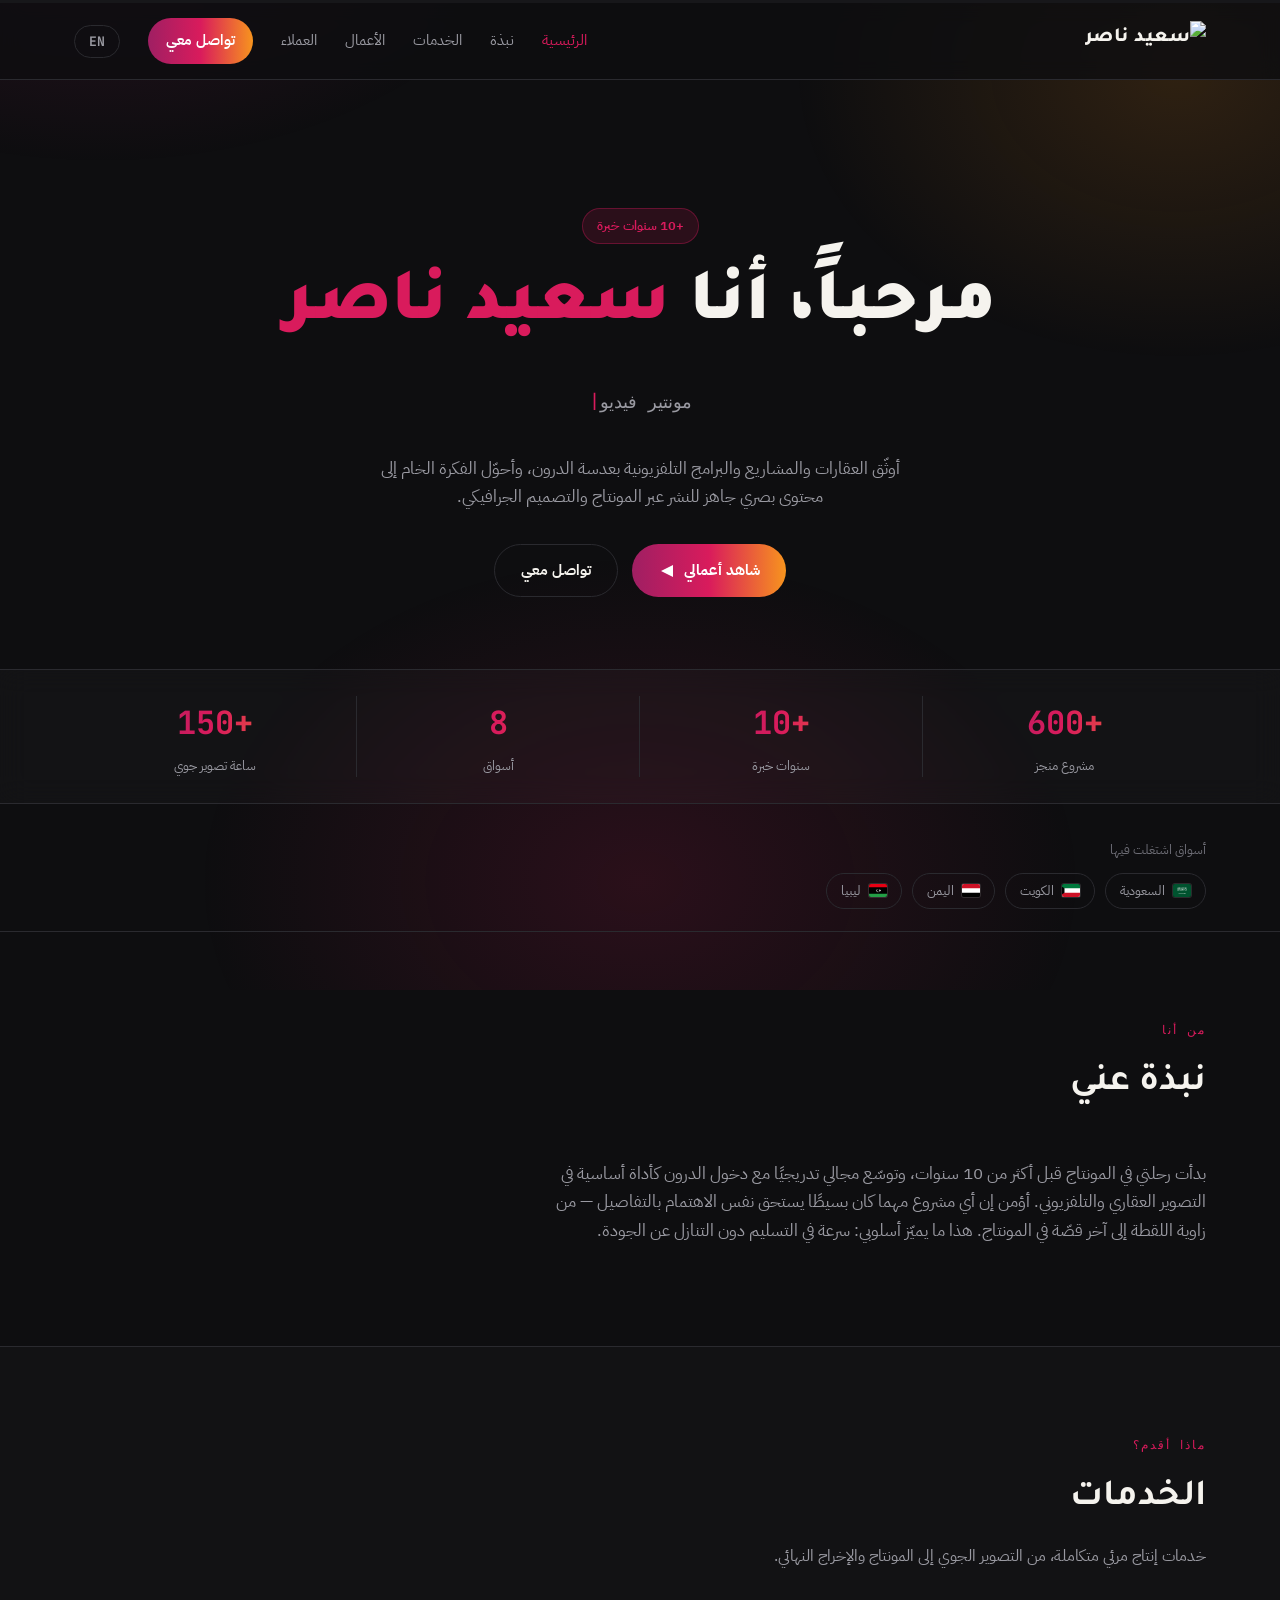
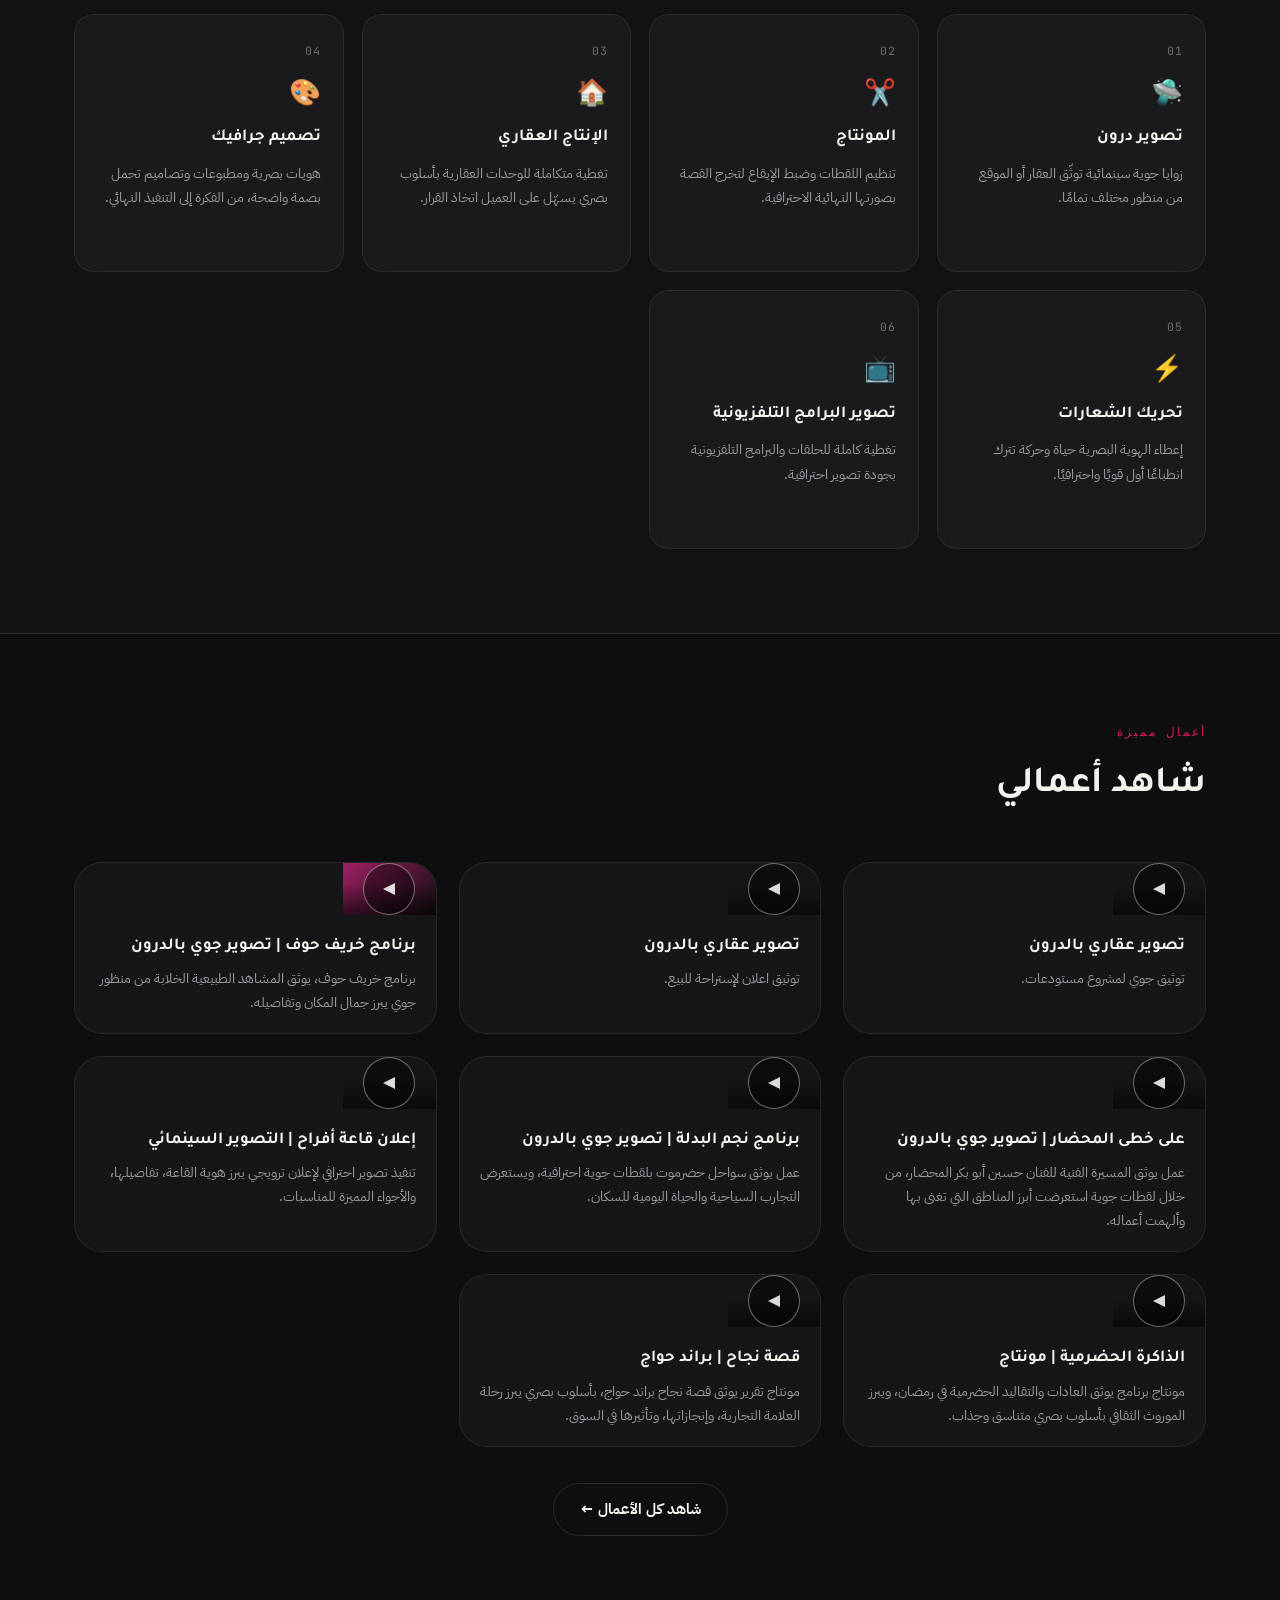
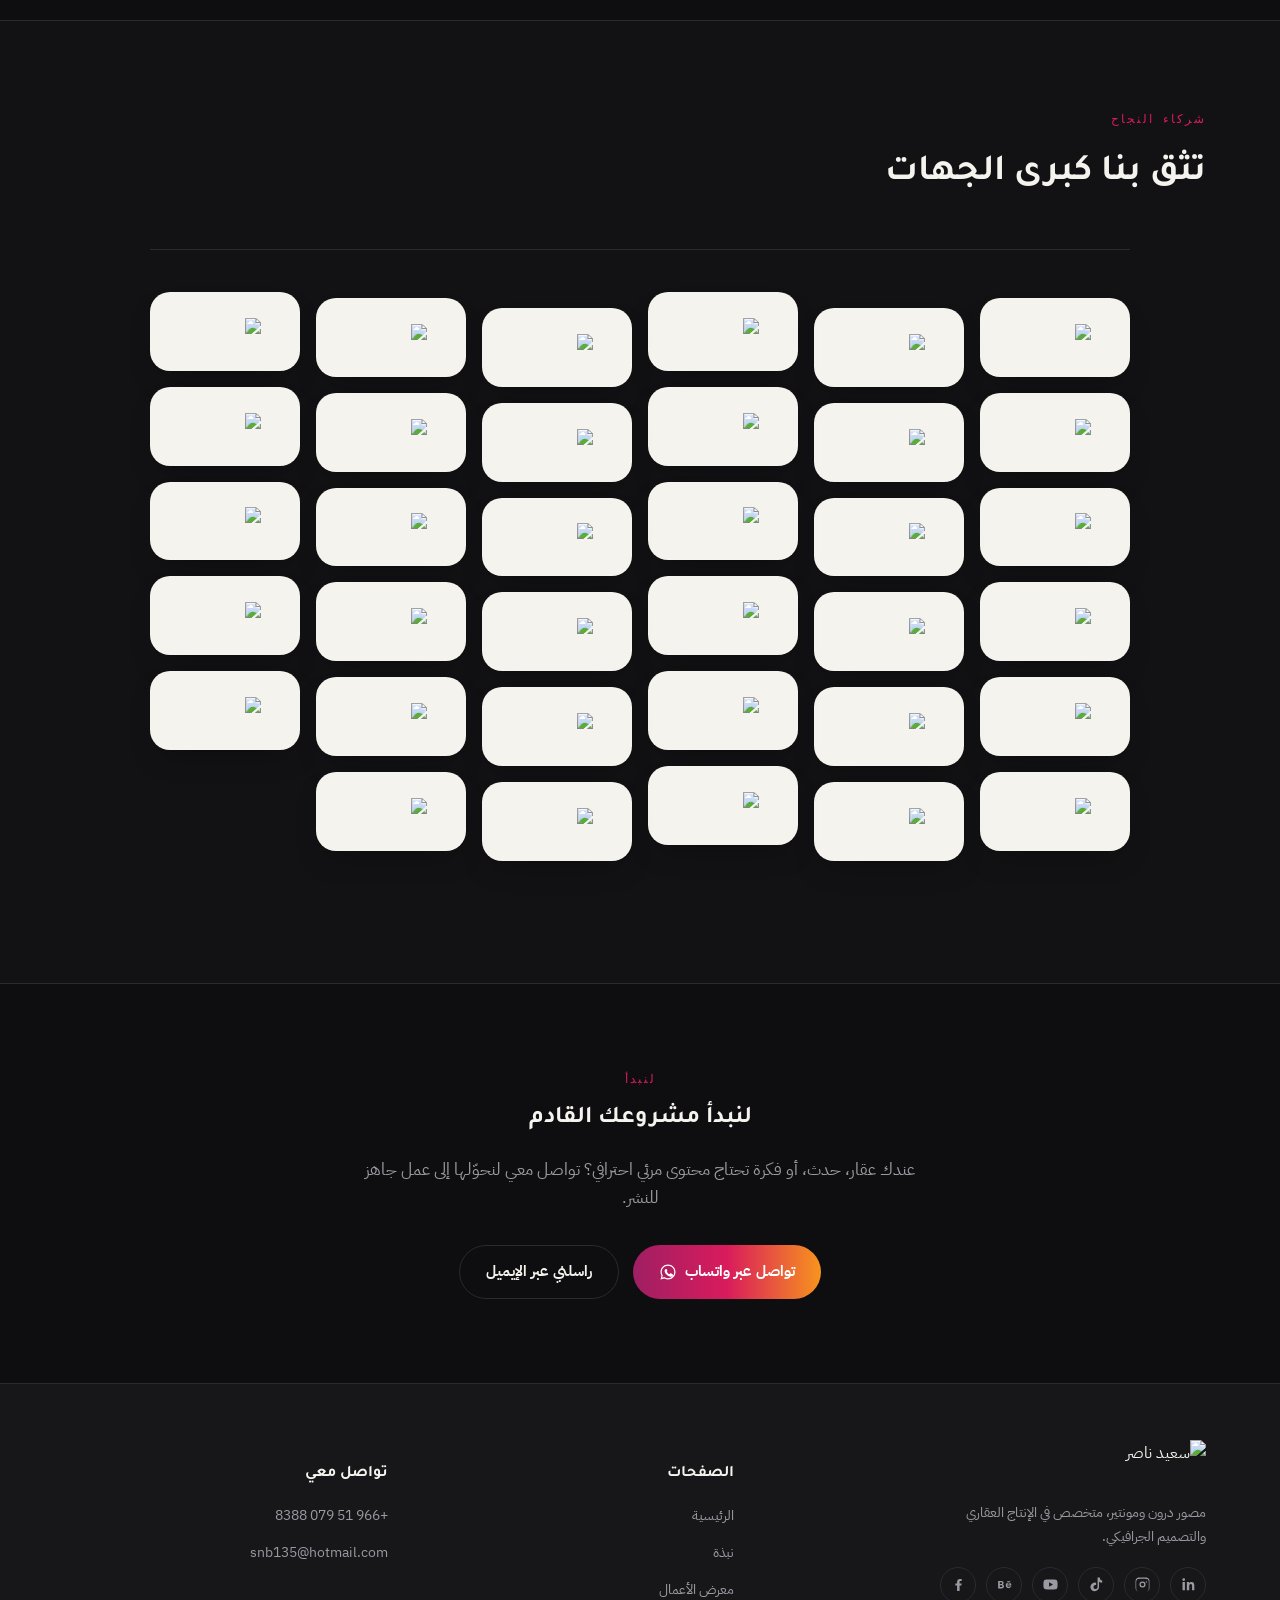
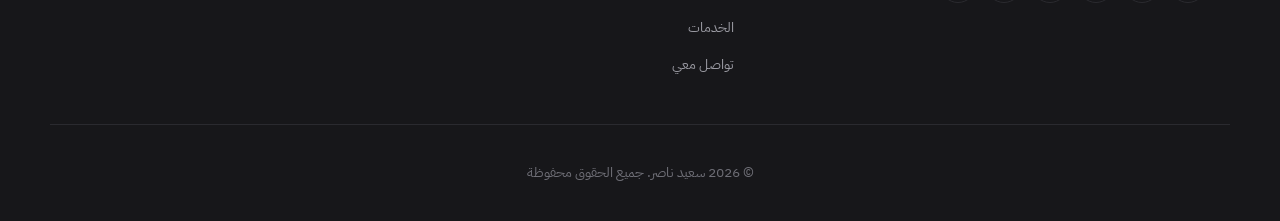
==== index.html @ 81f5b6f5 "Add files via upload" ====
<!DOCTYPE html>
<html lang="ar" dir="rtl">
<head>
<meta charset="UTF-8">
<script>
// يضبط اتجاه ولغة الصفحة فورًا حسب اختيار الزائر المحفوظ، قبل رسم أي شيء — لتفادي "ومضة" اتجاه خاطئ
(function(){
  var lang = localStorage.getItem('siteLang') || 'ar';
  document.documentElement.lang = lang;
  document.documentElement.dir = lang === 'en' ? 'ltr' : 'rtl';
})();
</script>
<meta name="viewport" content="width=device-width, initial-scale=1.0">
<title data-content="pageTitle">اسمك | مخرج إبداعي</title>
<meta name="description" data-content-attr="pageDescription:content" content="مخرج إبداعي متخصص في صناعة المحتوى المرئي. عدّل هذا النص من ملف content.js">

<link rel="icon" type="image/png" href="images/logo.png">

<meta property="og:type" content="website">
<meta property="og:title" data-content-attr="pageTitle:content" content="سعيد ناصر | مصور درون ومونتاج ومنتج عقاري">
<meta property="og:description" data-content-attr="pageDescription:content" content="تصوير درون، مونتاج، إنتاج عقاري، تصميم جرافيك، تحريك شعارات، وتصوير برامج تلفزيونية.">
<meta property="og:image" content="images/logo.png">

<link rel="preconnect" href="https://fonts.googleapis.com">
<link rel="preconnect" href="https://fonts.gstatic.com" crossorigin>
<link href="https://fonts.googleapis.com/css2?family=Tajawal:wght@400;500;700;800;900&family=IBM+Plex+Sans+Arabic:wght@300;400;500;600&family=JetBrains+Mono:wght@400;500;700&display=swap" rel="stylesheet">
<link rel="stylesheet" href="css/style.css">
</head>
<body>

<!-- شريط تايم كود علوي (زخرفة موحية بمونتاج الفيديو) -->
<div class="timecode-strip" aria-hidden="true">
  <div class="timecode-strip__track"></div>
</div>

<!-- ===================== الهيدر ===================== -->
<header class="header" id="header">
  <div class="container header__inner">
    <a href="#top" class="logo">
      <img src="images/logo.png" alt="سعيد ناصر" class="logo-img" data-content-attr="fullName:alt">
    </a>

    <nav class="nav" id="nav">
      <a href="#top" data-i18n="navHome">الرئيسية</a>
      <a href="#about" data-i18n="navAbout">نبذة</a>
      <a href="#services" data-i18n="navServices">الخدمات</a>
      <a href="#work" data-i18n="navWork">الأعمال</a>
      <a href="#clients" data-i18n="navClients">العملاء</a>
      <a href="#contact" class="nav__cta" data-i18n="navContact">تواصل معي</a>
    </nav>

    <button class="nav-toggle" id="navToggle" aria-label="القائمة" aria-expanded="false" data-i18n-attr="navMenuAria:aria-label">
      <span></span><span></span><span></span>
    </button>
  </div>
</header>

<main>

<!-- ===================== الهيرو ===================== -->
<section class="hero" id="top">
  <div class="hero__glow" id="heroGlow" aria-hidden="true"></div>
  <div class="container hero__inner">

    <div class="hero__text">
      <span class="badge" data-content="experienceBadge">+10 سنوات خبرة</span>

      <h1 class="hero__title">
        <span data-content="heroGreeting">مرحباً، أنا</span> <span class="accent" data-content="fullName">اسمك الكامل</span>
      </h1>

      <p class="hero__role">
        <span id="roleTyper" class="role-typer"></span><span class="role-cursor">|</span>
      </p>

      <p class="hero__bio" data-content="bio">
        اكتب هنا نبذة قصيرة عن خبرتك ومجال تخصصك. هذا النص Placeholder، عدّله من ملف content.js دون الحاجة لمس تصميم الصفحة.
      </p>

      <div class="hero__actions">
        <a href="#work" class="btn btn--primary">
          <span data-i18n="viewWork">شاهد أعمالي</span>
          <svg viewBox="0 0 24 24" width="18" height="18"><path fill="currentColor" d="M20 4v16l-16-8z"/></svg>
        </a>
        <a href="#contact" class="btn btn--ghost" data-i18n="navContact">تواصل معي</a>
      </div>
    </div>

  </div>

  <!-- شريط الإحصائيات بأسلوب "تايم كود" -->
  <div class="stats-bar">
    <div class="container stats-bar__inner" id="statsGrid">
      <!-- تُملأ ديناميكياً من content.js -->
    </div>
  </div>

  <!-- شريط الدول / الأسواق -->
  <div class="markets">
    <div class="container">
      <p class="markets__label" data-i18n="marketsLabel">أسواق اشتغلت فيها</p>
      <div class="markets__row" id="marketsRow"></div>
    </div>
  </div>
</section>

<!-- ===================== نبذة ===================== -->
<section class="section" id="about">
  <div class="container">
    <div class="section__head">
      <span class="eyebrow" data-i18n="aboutEyebrow">من أنا</span>
      <h2 data-i18n="aboutHeading">نبذة عني</h2>
    </div>
    <p class="about__text" data-content="aboutText">
      هذه فقرة Placeholder لشرح مشوارك المهني، أهم إنجازاتك، وأسلوبك في العمل. عدّلها من content.js لتحكي قصتك الحقيقية.
    </p>
  </div>
</section>

<!-- ===================== الخدمات ===================== -->
<section class="section section--alt" id="services">
  <div class="container">
    <div class="section__head">
      <span class="eyebrow" data-i18n="servicesEyebrow">ماذا أقدم؟</span>
      <h2 data-i18n="servicesHeading">الخدمات</h2>
      <p class="section__desc" data-content="servicesIntro">
        نبذة قصيرة عن نطاق خدماتك تُكتب هنا وتُعدّل من content.js.
      </p>
    </div>
    <div class="services-grid" id="servicesGrid">
      <!-- تُملأ ديناميكياً من content.js -->
    </div>
  </div>
</section>

<!-- ===================== الأعمال ===================== -->
<section class="section" id="work">
  <div class="container">
    <div class="section__head">
      <span class="eyebrow" data-i18n="workEyebrow">أعمال مميزة</span>
      <h2 data-i18n="viewWork">شاهد أعمالي</h2>
    </div>
    <div class="work-grid" id="workGrid">
      <!-- تُملأ ديناميكياً من content.js — مختارات فقط، وليس كل الأعمال -->
    </div>
    <div class="work-viewall">
      <a href="works.html" class="btn btn--ghost" data-i18n="workViewAll">شاهد كل الأعمال ←</a>
    </div>
  </div>
</section>

<!-- نافذة تشغيل الفيديو (Lightbox) — يظهر فيها الفيديو داخل الموقع مباشرة -->
<div class="video-modal" id="videoModal" role="dialog" aria-modal="true" aria-label="مشغّل الفيديو" data-i18n-attr="videoPlayerAria:aria-label">
  <div class="video-modal__backdrop" id="videoModalBackdrop"></div>
  <div class="video-modal__box">
    <button class="video-modal__close" id="videoModalClose" aria-label="إغلاق" data-i18n-attr="videoCloseAria:aria-label">
      <svg viewBox="0 0 24 24" width="20" height="20"><path fill="currentColor" d="M18.3 5.71L12 12l6.3 6.29-1.41 1.42L10.59 13.4 4.3 19.7 2.89 18.3 9.17 12 2.89 5.71 4.3 4.29l6.29 6.3 6.29-6.3z"/></svg>
    </button>
    <div class="video-modal__frame">
      <iframe id="videoModalIframe" src="" title="مشغّل الفيديو" frameborder="0" data-i18n-attr="videoPlayerAria:title"
        allow="accelerometer; autoplay; clipboard-write; encrypted-media; gyroscope; picture-in-picture"
        allowfullscreen></iframe>
    </div>
  </div>
</div>

<!-- ===================== العملاء ===================== -->
<section class="section section--alt" id="clients">
  <div class="container">
    <div class="section__head">
      <span class="eyebrow" data-i18n="clientsEyebrow">شركاء النجاح</span>
      <h2 data-i18n="clientsHeading">تثق بنا كبرى الجهات</h2>
    </div>
  </div>
  <div class="container">
    <div class="clients-grid" id="clientsGrid">
      <!-- تُملأ ديناميكياً من content.js -->
    </div>
  </div>
</section>

<!-- ===================== تواصل ===================== -->
<section class="section contact" id="contact">
  <div class="container contact__inner">
    <span class="eyebrow" data-i18n="contactEyebrow">لنبدأ</span>
    <h2 data-content="contactTitle">لنبدأ مشروعك القادم</h2>
    <p data-content="contactText">عندك عقار، حدث، أو فكرة تحتاج محتوى مرئي احترافي؟ تواصل معي لنحوّلها إلى عمل جاهز للنشر.</p>
    <div class="contact__actions">
      <a href="#" class="btn btn--primary" data-content-attr="whatsappLink:href" target="_blank" rel="noopener">
        <span data-i18n="contactWhatsapp">تواصل عبر واتساب</span>
        <svg viewBox="0 0 24 24" width="18" height="18"><path fill="currentColor" d="M17.5 14.4c-.3-.1-1.6-.8-1.9-.9-.2-.1-.4-.1-.6.1-.2.3-.7.9-.8 1-.1.2-.3.2-.5.1-.7-.3-1.5-.7-2.1-1.4-.5-.5-.9-1.1-1.1-1.5-.1-.2 0-.4.1-.5.1-.1.3-.3.4-.5.1-.1.2-.3.1-.5-.1-.1-.6-1.4-.8-1.9-.2-.5-.4-.4-.6-.4h-.5c-.2 0-.5.1-.7.3-.3.3-1 1-1 2.3 0 1.4 1 2.7 1.1 2.9.1.2 2 3 4.8 4.2.7.3 1.2.5 1.6.6.7.2 1.3.2 1.8.1.5-.1 1.6-.7 1.9-1.3.2-.6.2-1.1.2-1.2-.1-.1-.3-.2-.5-.3z"/><path fill="currentColor" d="M12 2C6.5 2 2 6.5 2 12c0 1.8.5 3.5 1.3 5L2 22l5.2-1.3c1.4.8 3.1 1.2 4.8 1.2 5.5 0 10-4.5 10-10S17.5 2 12 2zm0 18.2c-1.6 0-3.1-.4-4.4-1.2l-.3-.2-3.1.8.8-3-.2-.3C4 14.9 3.6 13.5 3.6 12c0-4.6 3.8-8.4 8.4-8.4s8.4 3.8 8.4 8.4-3.8 8.2-8.4 8.2z"/></svg>
      </a>
      <a href="#" class="btn btn--ghost" data-content-attr="emailLink:href" data-i18n="contactEmail">راسلني عبر الإيميل</a>
    </div>
  </div>
</section>

</main>

<!-- ===================== الفوتر ===================== -->
<footer class="footer">
  <div class="container footer__grid">

    <div class="footer__about">
      <img src="images/logo.png" alt="سعيد ناصر" class="logo-img" data-content-attr="fullName:alt">
      <p data-content="footerTagline">وصف قصير عنك يظهر في الفوتر، عدّله من content.js.</p>
      <div class="socials" id="socialsRow"></div>
    </div>

    <div class="footer__col">
      <h4 data-i18n="footerPages">الصفحات</h4>
      <ul>
        <li><a href="#top" data-i18n="navHome">الرئيسية</a></li>
        <li><a href="#about" data-i18n="navAbout">نبذة</a></li>
        <li><a href="#work" data-i18n="footerPortfolio">معرض الأعمال</a></li>
        <li><a href="#services" data-i18n="navServices">الخدمات</a></li>
        <li><a href="#contact" data-i18n="navContact">تواصل</a></li>
      </ul>
    </div>

    <div class="footer__col">
      <h4 data-i18n="footerContact">تواصل معي</h4>
      <ul>
        <li><a data-content="phoneDisplay" data-content-attr="whatsappLink:href" href="#">+20 000 000 0000</a></li>
        <li><a data-content="email" data-content-attr="emailLink:href" href="#">example@email.com</a></li>
      </ul>
    </div>

  </div>

  <div class="container footer__bottom">
    <p>© <span id="year"></span> <span data-content="fullName">اسمك</span>. جميع الحقوق محفوظة</p>
  </div>
</footer>

<script src="js/content.js"></script>
<script src="js/main.js"></script>
</body>
</html>
---- css/style.css ----
/* =========================================================
   نظام التصميم (Design Tokens)
   غيّر القيم هنا فقط للتحكم بالألوان والخطوط في كل الموقع
========================================================= */
:root{
  --bg: #0E0E10;
  --bg-alt: #17171A;
  --surface: #1D1D21;
  --surface-2: #232328;
  --border: #2A2A2F;

  --text: #F5F3EE;
  --text-muted: #9A9AA2;
  --text-dim: #6E6E76;

  /* هوية الشعار: بنفسجي / وردي / برتقالي */
  --accent: #D91B5C;          /* الوردي - اللون الأساسي، مأخوذ من الشعار */
  --accent-2: #F7941E;        /* البرتقالي */
  --accent-3: #9F1F63;        /* البنفسجي */
  --accent-soft: rgba(217,27,92,.14);
  --accent-ink: #FFFFFF;      /* نص فوق الخلفية الوردية */
  --gradient-brand: linear-gradient(90deg, var(--accent-3), var(--accent), var(--accent-2));

  --font-display: 'Tajawal', sans-serif;
  --font-body: 'IBM Plex Sans Arabic', sans-serif;
  --font-mono: 'JetBrains Mono', monospace;

  --radius: 20px;
  --radius-sm: 12px;
  --radius-lg: 28px;
  --container: 1180px;
}

*{ box-sizing: border-box; }
html{ scroll-behavior: smooth; }
body{
  margin:0;
  background: var(--bg);
  color: var(--text);
  font-family: var(--font-body);
  line-height: 1.7;
  -webkit-font-smoothing: antialiased;
  position:relative;
  overflow-x:hidden;
}

/* خلفية "Aurora" هادئة بألوان الهوية — تتحرك ببطء لإحساس حيوي دون إزعاج بصري */
body::before{
  content:"";
  position: fixed; inset:-10%; z-index:0; pointer-events:none;
  background:
    radial-gradient(48rem 32rem at 15% -5%, rgba(159,31,99,.22), transparent 60%),
    radial-gradient(40rem 30rem at 85% 15%, rgba(247,148,30,.14), transparent 60%),
    radial-gradient(46rem 34rem at 50% 90%, rgba(217,27,92,.14), transparent 60%);
  animation: auroraDrift 26s ease-in-out infinite alternate;
}
@keyframes auroraDrift{
  from{ transform: translate(0,0) scale(1); }
  to{ transform: translate(-1.5%, 1.5%) scale(1.04); }
}
/* توهّج يتبع مؤشر الفأرة داخل الهيرو — تفاعل خفيف ومعاصر */
.hero{ position:relative; }
.hero__glow{
  position:absolute; inset:0; z-index:0;
  pointer-events:none;
  opacity:0;
  transition: opacity .4s;
  background: radial-gradient(420px 420px at var(--gx,50%) var(--gy,50%), rgba(217,27,92,.16), transparent 70%);
}
.hero:hover .hero__glow{ opacity:1; }
.container, .header, main, .footer{ position:relative; z-index:1; }

img{ max-width:100%; display:block; }
a{ color:inherit; text-decoration:none; }
ul{ list-style:none; margin:0; padding:0; }
h1,h2,h3{ font-family: var(--font-display); margin:0; }

.container{
  max-width: var(--container);
  margin-inline:auto;
  padding-inline: 24px;
}

/* عناصر تظهر تدريجيًا عند التمرير */
.reveal{
  opacity:0; transform: translateY(22px);
  transition: opacity .7s ease, transform .7s ease;
}
.reveal.in-view{ opacity:1; transform:none; }

@media (prefers-reduced-motion: reduce){
  *{ animation-duration: .001ms !important; animation-iteration-count:1 !important; transition-duration:.001ms !important; scroll-behavior:auto !important; }
  .reveal{ opacity:1; transform:none; }
}

/* =========================================================
   شريط التايم كود العلوي — العنصر المميّز (Signature)
   إشارة بصرية لعالم المونتاج: خط زمن بعلامات صغيرة
========================================================= */
.timecode-strip{
  position: sticky; top:0; z-index: 60;
  height: 3px;
  background: var(--bg-alt);
  overflow:hidden;
}
/* الشريط يعكس نسبة تقدّم القراءة الفعلية في الصفحة — قيمة --scroll-progress تُحدَّث من main.js */
.timecode-strip__track{
  height:100%;
  width: var(--scroll-progress, 0%);
  background: var(--gradient-brand);
  transition: width .1s linear;
}
@media (prefers-reduced-motion: reduce){
  .timecode-strip__track{ transition:none; }
}

/* =========================================================
   الهيدر
========================================================= */
.header{
  position: sticky; top:3px; z-index:50;
  background: rgba(14,14,16,.82);
  backdrop-filter: blur(10px);
  border-bottom: 1px solid var(--border);
}
.header__inner{
  display:flex; align-items:center; justify-content:space-between;
  height:76px;
}
.logo{
  font-family: var(--font-display);
  font-weight:800; font-size:1.25rem; letter-spacing:.5px;
}
.logo-img{ height:40px; width:auto; display:block; }
.footer__about .logo-img{ height:46px; margin-bottom:14px; }
.nav{
  display:flex; align-items:center; gap: 28px;
  font-size:.95rem; color: var(--text-muted);
}
.nav a{ transition: color .2s; }
.nav a:hover{ color: var(--text); }
.nav a.is-active{ color: var(--accent); }
.nav__cta{
  background: var(--gradient-brand);
  color: var(--accent-ink) !important;
  padding: 10px 18px;
  border-radius: 999px;
  font-weight:600;
}
/* زر تبديل اللغة — يُضاف تلقائيًا آخر القائمة عبر main.js */
.lang-switch{
  font-family: var(--font-mono);
  font-size:.82rem; font-weight:700;
  color: var(--text-muted);
  background: transparent;
  border: 1px solid var(--border);
  border-radius: 999px;
  padding: 7px 14px;
  cursor:pointer;
  transition: color .2s, border-color .2s;
}
.lang-switch:hover{ color: var(--accent); border-color: var(--accent); }
.nav-toggle{
  display:none;
  flex-direction:column; gap:5px;
  background:none; border:none; cursor:pointer;
  padding: 6px;
}
.nav-toggle span{
  width:22px; height:2px; background: var(--text);
  display:block;
}

@media (max-width: 860px){
  .nav-toggle{ display:flex; }
  .nav{
    position:absolute; inset-inline:0; top:76px;
    background: var(--bg-alt);
    flex-direction:column; align-items:stretch;
    gap:0; border-bottom:1px solid var(--border);
    max-height:0; overflow:hidden; transition: max-height .3s ease;
  }
  .nav.is-open{ max-height:420px; }
  .nav a{ padding:16px 24px; border-top:1px solid var(--border); }
  .nav__cta{ border-radius:0; text-align:center; }
  .lang-switch{ margin:14px 24px; border-radius:8px; }
}

/* =========================================================
   الهيرو
========================================================= */
.hero{ padding-top: 64px; overflow:hidden; }
.hero__inner{
  padding-block: 64px 72px;
  text-align:center;
}
.hero__text{
  max-width: 760px;
  margin-inline:auto;
  display:flex;
  flex-direction:column;
  align-items:center;
}

/* دخول متدرّج لعناصر الهيرو عند تحميل الصفحة */
.hero__text > *{
  opacity:0;
  transform: translateY(16px);
  animation: heroIn .7s ease forwards;
}
.hero__text > .badge{ animation-delay: .05s; }
.hero__text > .hero__title{ animation-delay: .15s; }
.hero__text > .hero__role{ animation-delay: .25s; }
.hero__text > .hero__bio{ animation-delay: .35s; }
.hero__text > .hero__actions{ animation-delay: .45s; }
@keyframes heroIn{
  to{ opacity:1; transform:none; }
}
@media (prefers-reduced-motion: reduce){
  .hero__text > *{ animation:none; opacity:1; transform:none; }
}

.badge{
  display:inline-block;
  font-size:.8rem; font-weight:600;
  color: var(--accent);
  background: var(--accent-soft);
  border: 1px solid rgba(217,27,92,.35);
  padding: 6px 14px;
  border-radius: 999px;
  margin-bottom: 20px;
}
.hero__title{
  font-size: clamp(2.4rem, 6vw, 4.6rem);
  font-weight:900;
  line-height:1.2;
  margin-bottom: 16px;
}
.accent{ color: var(--accent); }
.hero__role{
  font-family: var(--font-mono);
  font-size: 1.15rem;
  color: var(--text-muted);
  min-height: 1.6em;
  margin-bottom: 20px;
}
.role-cursor{ color: var(--accent); animation: blink 1s step-end infinite; }
@keyframes blink{ 50%{ opacity:0; } }

.hero__bio{
  color: var(--text-muted);
  max-width: 52ch;
  margin-inline:auto;
  margin-bottom: 32px;
  font-size:1.05rem;
}
.hero__actions{ display:flex; gap:14px; flex-wrap:wrap; justify-content:center; }

.btn{
  display:inline-flex; align-items:center; gap:8px;
  padding: 13px 26px;
  border-radius: 999px;
  font-weight:700; font-size:.95rem;
  transition: transform .2s ease, background .2s ease, border-color .2s ease;
}
.btn--primary{ background: var(--gradient-brand); color: var(--accent-ink); }
.btn--primary:hover{ transform: translateY(-2px); }
.btn--ghost{ border: 1px solid var(--border); color: var(--text); }
.btn--ghost:hover{ border-color: var(--accent); color: var(--accent); }

/* شريط الإحصائيات */
.stats-bar{
  border-block: 1px solid var(--border);
  background: rgba(255,255,255,.025);
  backdrop-filter: blur(14px);
}
.stats-bar__inner{
  display:grid;
  grid-template-columns: repeat(auto-fit, minmax(120px,1fr));
  padding-block: 26px;
}
.stat{
  text-align:center;
  border-inline-start: 1px solid var(--border);
  padding-inline: 12px;
}
.stat:first-child{ border-inline-start:none; }
.stat__num{
  font-family: var(--font-mono);
  font-size: clamp(1.4rem, 2.6vw, 2rem);
  font-weight:700;
  background: var(--gradient-brand);
  -webkit-background-clip:text; background-clip:text; color:transparent;
}
.stat__label{ font-size:.82rem; color: var(--text-muted); margin-top:4px; }

.markets{ padding-block: 22px; border-bottom:1px solid var(--border); }
.markets__label{ font-size:.8rem; color: var(--text-dim); margin-bottom:12px; }
.markets__row{ display:flex; flex-wrap:wrap; gap:10px; }
.market-chip{
  display:inline-flex; align-items:center; gap:8px;
  font-size:.82rem; color: var(--text-muted);
  border:1px solid var(--border); border-radius:999px;
  padding: 6px 14px;
}
.market-chip__flag{
  width:18px; height:13px;
  object-fit: cover;
  border-radius:2px;
  box-shadow: 0 0 0 1px rgba(255,255,255,.12);
}

/* =========================================================
   أقسام عامة
========================================================= */
.section{ padding-block: 84px; }
.section--alt{
  background: rgba(255,255,255,.02);
  border-block: 1px solid var(--border);
}
.section__head{ max-width: 640px; margin-bottom: 44px; }
.eyebrow{
  font-family: var(--font-mono);
  font-size:.78rem; letter-spacing:2px; text-transform:uppercase;
  color: var(--accent);
}
.section__head h2{ font-size: clamp(1.7rem, 3vw, 2.3rem); margin-top:10px; }
.section__desc{ color: var(--text-muted); margin-top:12px; }
.about__text{ max-width: 68ch; color: var(--text-muted); font-size:1.05rem; }

/* الخدمات */
.services-grid{
  display:grid;
  grid-template-columns: repeat(auto-fill, minmax(240px,1fr));
  gap: 18px;
}
.service-card{
  display:block;
  background: rgba(255,255,255,.035);
  backdrop-filter: blur(10px);
  border: 1px solid rgba(255,255,255,.08);
  border-radius: var(--radius);
  padding: 26px 22px;
  cursor:pointer;
  transition: border-color .25s, transform .25s, box-shadow .25s;
}
.service-card:hover{
  border-color: rgba(217,27,92,.5);
  transform: translateY(-4px);
  box-shadow: 0 16px 40px -20px rgba(217,27,92,.45);
}
.service-card__tag{
  font-family: var(--font-mono);
  font-size:.72rem; color: var(--text-dim);
  letter-spacing:1px;
}
.service-card__icon{ font-size:1.6rem; margin-block: 10px; }
.service-card h3{ font-size:1.05rem; margin-bottom:8px; }
.service-card p{ color: var(--text-muted); font-size:.9rem; margin:0; }
.service-card__more{
  display:block; margin-top:14px;
  font-size:.8rem; font-weight:600; color: var(--accent);
  opacity:0; transform: translateX(-4px);
  transition: opacity .2s, transform .2s;
}
[dir="rtl"] .service-card__more{ transform: translateX(4px); }
.service-card:hover .service-card__more{ opacity:1; transform:none; }

/* الأعمال */
.work-grid{
  display:grid;
  grid-template-columns: repeat(auto-fill, minmax(280px,1fr));
  gap: 22px;
}
.work-viewall{
  display:flex; justify-content:center;
  margin-top: 36px;
}
.work-card{
  display:flex;
  flex-direction:column;
  width:100%;
  text-align: start;
  font: inherit;
  color: inherit;
  cursor: pointer;
  padding:0;
  border-radius: var(--radius-lg);
  overflow:hidden;
  border: 1px solid rgba(255,255,255,.08);
  background: rgba(255,255,255,.035);
  backdrop-filter: blur(10px);
  transition: transform .25s, box-shadow .25s;
}
.work-card:hover{
  transform: translateY(-4px);
  box-shadow: 0 20px 46px -22px rgba(217,27,92,.4);
}
.work-card__thumb{
  position:relative;
  aspect-ratio: 16/9;
  display:flex; align-items:center; justify-content:center;
  color: rgba(255,255,255,.85);
}
.work-card__thumb::after{
  content:"";
  position:absolute; inset:0;
  background: linear-gradient(180deg, rgba(0,0,0,0) 40%, rgba(0,0,0,.55) 100%);
}
.work-card__play{
  position:relative; z-index:2;
  width:52px; height:52px; border-radius:50%;
  background: rgba(0,0,0,.4); border:1px solid rgba(255,255,255,.4);
  display:flex; align-items:center; justify-content:center;
  transition: transform .2s, background .2s;
}
.work-card:hover .work-card__play{ transform: scale(1.08); background: var(--accent); color:var(--accent-ink); }
.work-card__body{ padding: 18px 20px; }
.work-card__body h3{ font-size:1.05rem; margin-bottom:6px; }
.work-card__body p{ color: var(--text-muted); font-size:.88rem; margin:0; }

/* العملاء — شبكة متجاوبة (بدون حركة تمرير) بأسلوب "حائط" متعرّج مميّز
   Grid بدل flex+عرض ثابت: يعيد التدفّق تلقائيًا لعدة أعمدة حتى على الشاشات الضيقة،
   بدل أن يتحول لعمود طويل واحد على الجوال */
.clients-grid{
  border-top:1px solid var(--border);
  padding-block: 48px;
  display:grid;
  grid-template-columns: repeat(auto-fit, minmax(130px, 1fr));
  gap: 16px;
  max-width: 980px;
  margin-inline:auto;
}
/* بطاقة بيضاء ثابتة خلف كل شعار — تضمن ظهور أي شعار بوضوح مهما كان لونه (فاتح أو غامق) */
.client-chip{
  position:relative;
  aspect-ratio: 2 / 1.05;
  padding: 14px;
  border-radius: var(--radius);
  background: #F5F3EE;
  box-shadow: 0 14px 30px -16px rgba(0,0,0,.5);
  display:flex; align-items:center; justify-content:center;
  overflow:hidden;
  transition: transform .3s ease, box-shadow .3s ease;
}
/* إزاحة رأسية متبادلة بين البطاقات — يعطي إحساس "حائط" حيوي بدل صف مستقيم مسطّح (للشاشات الأعرض فقط) */
@media (min-width: 640px){
  .client-chip:nth-child(even){ transform: translateY(10px); }
  .client-chip:nth-child(3n){ transform: translateY(-6px); }
}
.client-chip::before{
  content:"";
  position:absolute; top:0; inset-inline:0; height:3px;
  background: var(--gradient-brand);
  transform: scaleX(0);
  transition: transform .3s ease;
}
.client-chip:hover{
  transform: translateY(-5px) scale(1.03);
  box-shadow: 0 20px 38px -14px rgba(217,27,92,.45);
}
.client-chip:hover::before{ transform:none; }
/* حد أقصى للعرض والارتفاع معًا (وليس فقط "احتواء" داخل الصندوق) — يمنع الشعار العريض جدًا
   من الظهور أكبر بصريًا من الشعار الطولي، فيبقى وزن كل الشعارات متقاربًا مهما اختلفت نسبها */
.client-chip img{
  max-width: 75%;
  max-height: 58%;
  width:auto; height:auto;
  object-fit: contain;
}
@media (prefers-reduced-motion: reduce){
  .client-chip:nth-child(even), .client-chip:nth-child(3n){ transform:none; }
}

/* نافذة تشغيل الفيديو (Lightbox) */
.video-modal{
  position: fixed; inset:0; z-index: 200;
  display:flex; align-items:center; justify-content:center;
  padding: 24px;
  opacity:0; visibility:hidden;
  transition: opacity .25s ease;
}
.video-modal.is-open{ opacity:1; visibility:visible; }
.video-modal__backdrop{
  position:absolute; inset:0;
  background: rgba(6,6,7,.86);
  backdrop-filter: blur(6px);
}
.video-modal__box{
  position:relative; z-index:1;
  width:100%; max-width: 960px;
  transform: scale(.96);
  transition: transform .25s ease;
}
.video-modal.is-open .video-modal__box{ transform:none; }
.video-modal__frame{
  position:relative; width:100%;
  aspect-ratio: 16/9;
  border-radius: var(--radius);
  overflow:hidden;
  background:#000;
  border: 1px solid rgba(255,255,255,.1);
}
.video-modal__frame iframe{
  position:absolute; inset:0; width:100%; height:100%; border:0;
}

/* وضع طولي لفيديوهات الشورتس — عرض أضيق ونسبة 9:16 بدل تربيع الفيديو الطولي داخل إطار عريض */
.video-modal--vertical .video-modal__box{
  max-width: 380px;
}
.video-modal--vertical .video-modal__frame{
  aspect-ratio: 9/16;
}

.video-modal__close{
  position:absolute; top:-46px; inset-inline-end:0;
  width:38px; height:38px; border-radius:50%;
  background: rgba(255,255,255,.08);
  border:1px solid rgba(255,255,255,.15);
  color:#fff; cursor:pointer;
  display:flex; align-items:center; justify-content:center;
  transition: background .2s, border-color .2s;
}
.video-modal__close:hover{ background: var(--accent); border-color: var(--accent); }

/* تواصل */
.contact{ text-align:center; position:relative; }
.contact__inner{
  max-width: 620px; margin-inline:auto;
  display:flex; flex-direction:column; align-items:center;
}
.contact h2{ margin-top:10px; }
.contact p{ color: var(--text-muted); margin-top:16px; margin-bottom:32px; font-size:1.05rem; }
.contact__actions{ display:flex; gap:14px; flex-wrap:wrap; justify-content:center; }

/* =========================================================
   الفوتر
========================================================= */
/* =========================================================
   صفحة الأعمال المفلترة (works.html)
========================================================= */
.works-page{ padding-top: 48px; }
.back-link{
  display:inline-flex; align-items:center; gap:6px;
  font-size:.85rem; color: var(--text-muted);
  margin-bottom: 24px; transition: color .2s;
}
.back-link:hover{ color: var(--accent); }

.category-chips{
  display:flex; flex-wrap:wrap; gap:10px;
  margin-bottom: 40px;
}
.category-chip{
  padding: 9px 18px;
  border:1px solid rgba(255,255,255,.1);
  border-radius:999px;
  font-size:.85rem;
  background: rgba(255,255,255,.03);
  transition: border-color .2s, background .2s, color .2s;
}
.category-chip:hover{ border-color: rgba(217,27,92,.4); color: var(--text); }
.category-chip.is-active{
  background: var(--gradient-brand);
  border-color: transparent;
  color:#fff; font-weight:600;
}
.category-empty{
  color: var(--text-muted);
  padding: 40px 0;
  grid-column: 1 / -1;
  text-align:center;
}

.footer{ border-top:1px solid var(--border); padding-block: 56px 24px; background: var(--bg-alt); }
.footer__grid{
  display:grid; grid-template-columns: 1.4fr 1fr 1fr; gap: 32px;
  padding-bottom: 36px;
}
.footer__about p{ color: var(--text-muted); font-size:.9rem; max-width:36ch; margin-block:14px 18px; }
.footer__col h4{ font-family: var(--font-display); margin-bottom:14px; font-size:1rem; }
.footer__col li{ margin-bottom:10px; }
.footer__col a{ color: var(--text-muted); font-size:.9rem; transition: color .2s; }
.footer__col a:hover{ color: var(--accent); }

.socials{ display:flex; gap:10px; }
.socials a{
  width:36px; height:36px; border-radius:50%;
  border:1px solid var(--border);
  display:flex; align-items:center; justify-content:center;
  color: var(--text-muted);
  transition: color .2s, border-color .2s;
}
.socials a:hover{ color: var(--accent); border-color: var(--accent); }

.footer__bottom{
  border-top:1px solid var(--border);
  padding-top:22px;
  display:flex; justify-content:center;
  font-size:.85rem; color: var(--text-dim);
}

@media (max-width: 760px){
  .footer__grid{ grid-template-columns:1fr; }
}

/* حالة التركيز بلوحة المفاتيح — إتاحة الوصول */
a:focus-visible, button:focus-visible{
  outline: 2px solid var(--accent);
  outline-offset: 2px;
}

/* =========================================================
   صفحة تصميم الجرافيك (graphic-design.html) — أسلوب تحريري
   مستوحى من مواقع بورتفوليو عالمية: طباعة جريئة، مساحات بيضاء
   واسعة، ومعارض أفقية لكل مشروع
========================================================= */
.gd-hero{ padding-block: 90px 60px; }
.gd-statement{
  font-size: clamp(2.6rem, 7vw, 5.5rem);
  font-weight: 900;
  line-height: 1.05;
  margin-block: 18px 10px;
  background: var(--gradient-brand);
  -webkit-background-clip: text; background-clip: text; color: transparent;
}
.gd-substatement{
  font-family: var(--font-mono);
  font-size: .95rem;
  color: var(--text-dim);
  letter-spacing: 2px;
  text-transform: uppercase;
  margin-bottom: 28px;
}
.gd-intro{
  font-size: 1.15rem;
  color: var(--text-muted);
  max-width: 62ch;
  line-height: 1.9;
}

/* كل مشروع = قسم كامل بمعرض أفقي قابل للتمرير بأسلوب دراسة حالة */
.gd-project{ padding-block: 30px 70px; }
.gd-project--alt{ background: rgba(255,255,255,.02); }
.gd-project__gallery{
  display:flex; gap:16px; align-items:stretch;
  height: 420px;
  overflow-x:auto;
  padding-inline: 24px;
  padding-bottom: 6px;
  scroll-snap-type: x proximity;
  scrollbar-width: thin;
}
.gd-project__gallery::-webkit-scrollbar{ height:6px; }
.gd-project__gallery::-webkit-scrollbar-thumb{ background: var(--border); border-radius:99px; }
/* كل صورة تحافظ على نسبة أبعادها الطبيعية (طولي، مربّع/بوست، أو عريض للوحات الشوارع)
   بدل تربيعها كلها في صندوق واحد بنسبة ثابتة — الارتفاع فقط ثابت، والعرض يتحدد تلقائيًا */
.gd-project__frame{
  flex: 0 0 auto;
  height:100%;
  border-radius: var(--radius-lg);
  scroll-snap-align:start;
  border: 1px solid rgba(255,255,255,.08);
  display:block;
}
img.gd-project__frame{
  width:auto;
  object-fit: cover;
}
/* التدرّج اللوني (Placeholder) لا يملك أبعاد طبيعية، فيُعطى عرضًا افتراضيًا معقولًا */
div.gd-project__frame{
  width: min(76vw, 480px);
  background-size:cover; background-position:center;
}
@media (max-width: 640px){
  .gd-project__gallery{ height: 300px; }
}
.gd-project__body{ padding-top: 26px; max-width: 720px; }
.gd-project__tags{
  font-family: var(--font-mono);
  font-size:.78rem; letter-spacing:1px;
  color: var(--accent);
  text-transform: uppercase;
}
.gd-project__body h2{ font-size: clamp(1.5rem, 3vw, 2.1rem); margin-block: 10px 12px; }
.gd-project__body p{ color: var(--text-muted); font-size:1.02rem; max-width: 62ch; }

/* شذرات صغيرة — شبكة متنوعة */
.gd-artifacts{
  display:grid;
  grid-template-columns: repeat(auto-fill, minmax(160px,1fr));
  gap: 16px;
}
.gd-artifact{
  background: rgba(255,255,255,.035);
  border: 1px solid rgba(255,255,255,.08);
  border-radius: var(--radius);
  padding: 22px 18px;
  text-align:center;
  transition: transform .25s, border-color .25s;
}
.gd-artifact:hover{ transform: translateY(-4px); border-color: rgba(217,27,92,.4); }
.gd-artifact__icon{ font-size:1.8rem; display:block; margin-bottom:10px; }
.gd-artifact p{ font-size:.85rem; color: var(--text-muted); margin:0; }

.gd-closing{
  padding-block: 90px;
  text-align:center;
  border-top: 1px solid var(--border);
}
.gd-closing p{
  font-family: var(--font-display);
  font-size: clamp(1.4rem, 3vw, 2rem);
  font-weight:800;
  color: var(--text-muted);
}
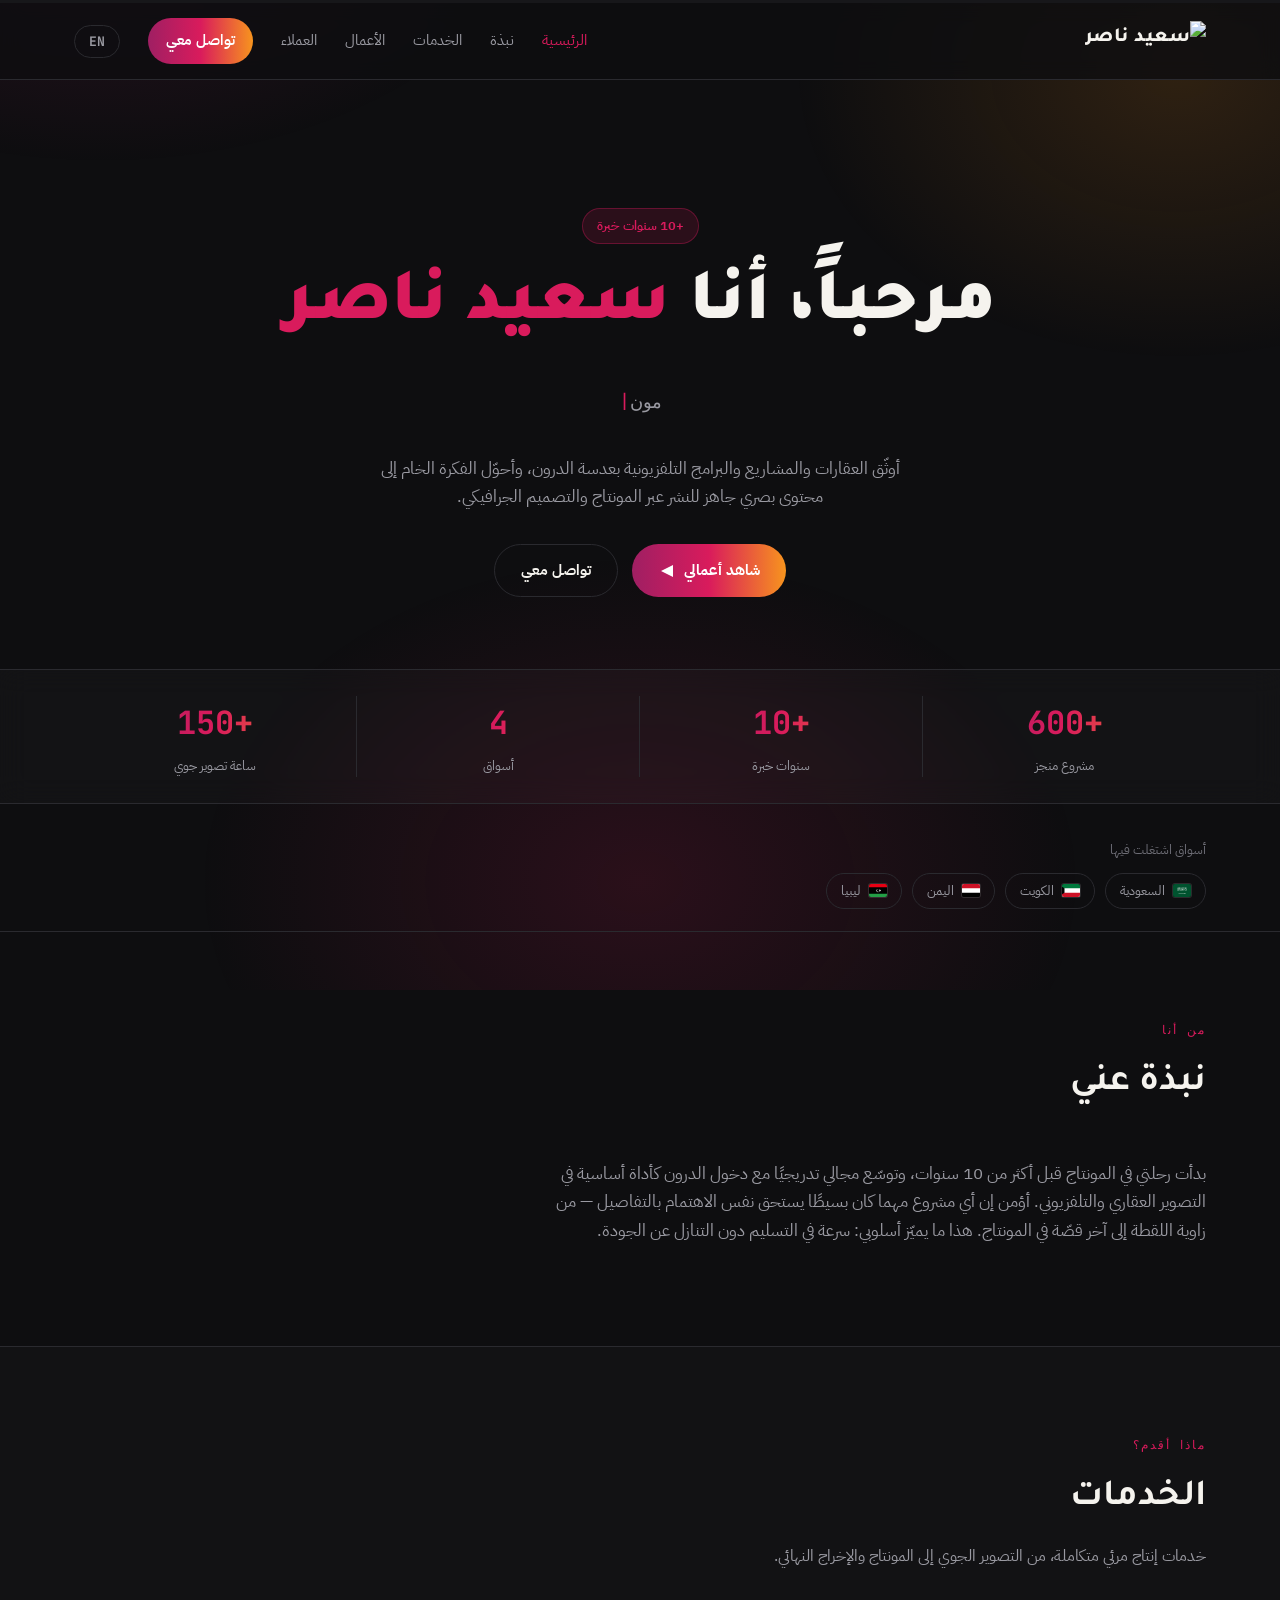
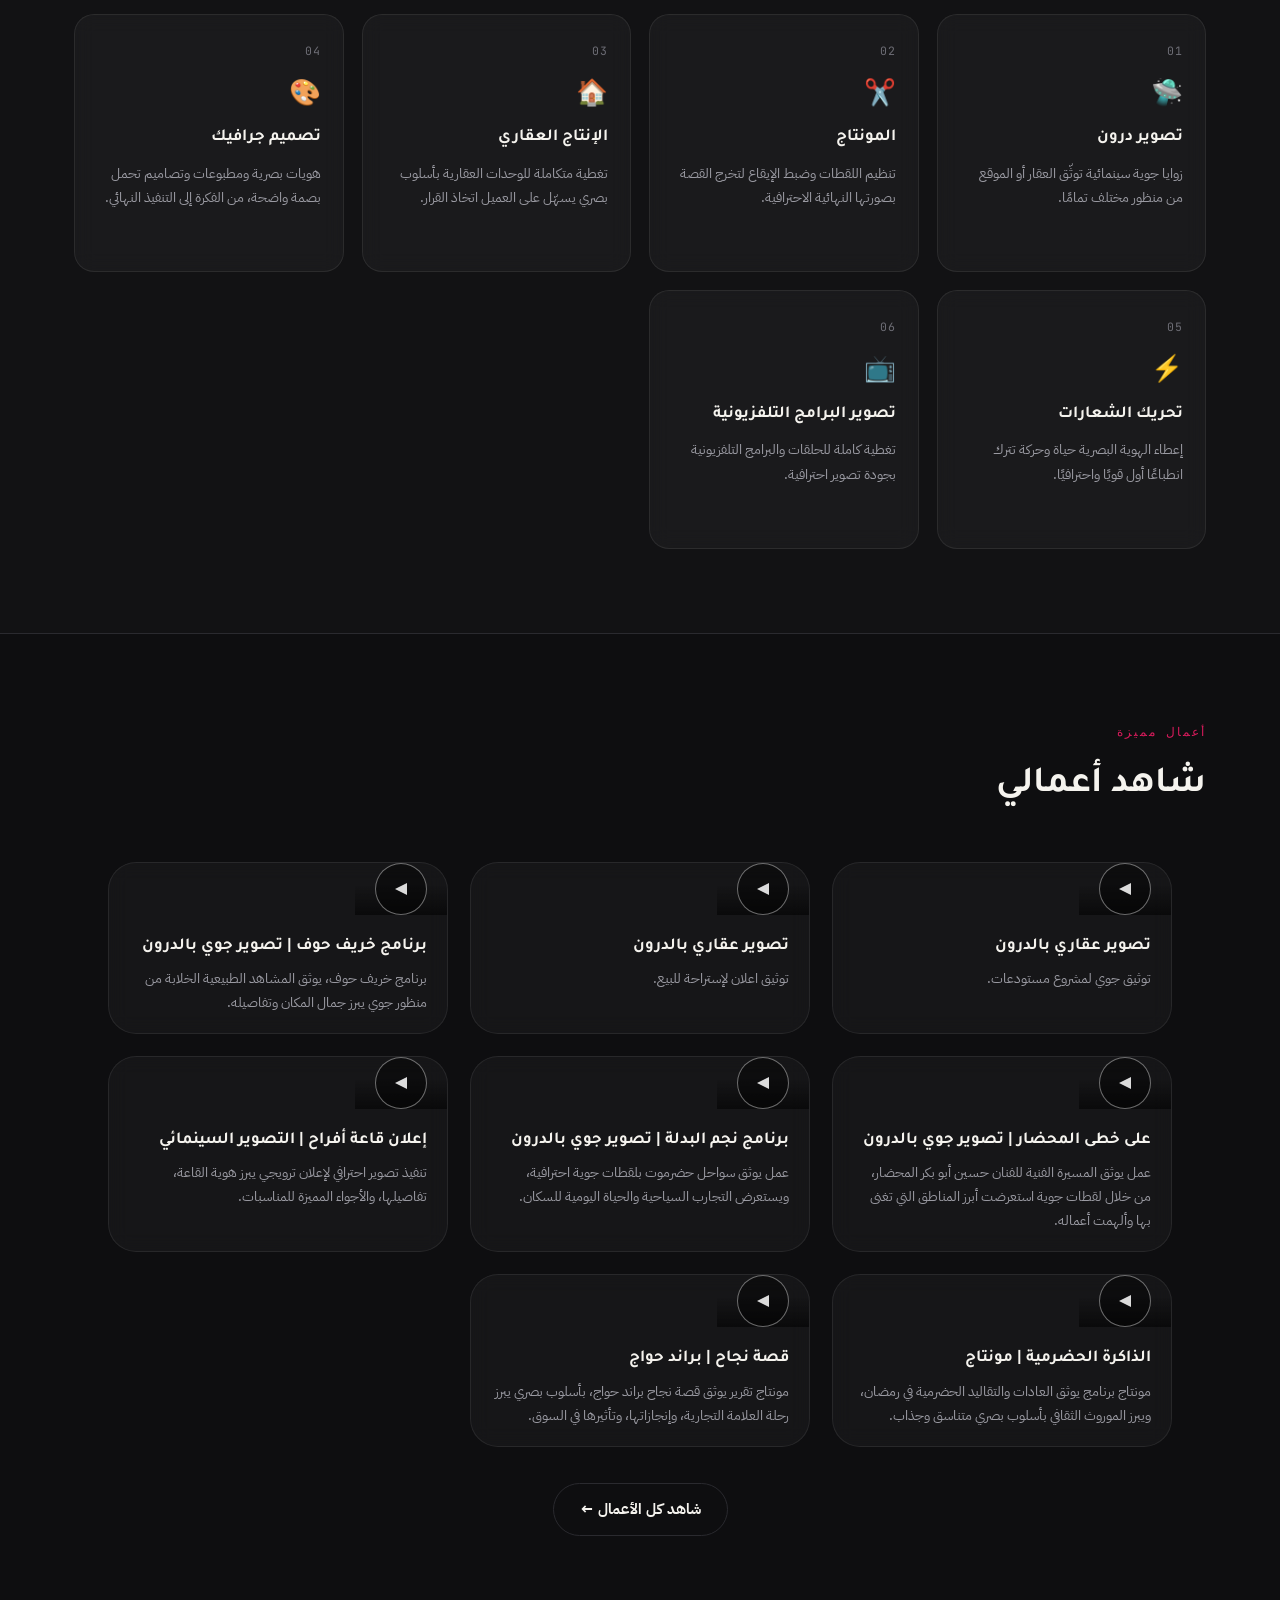
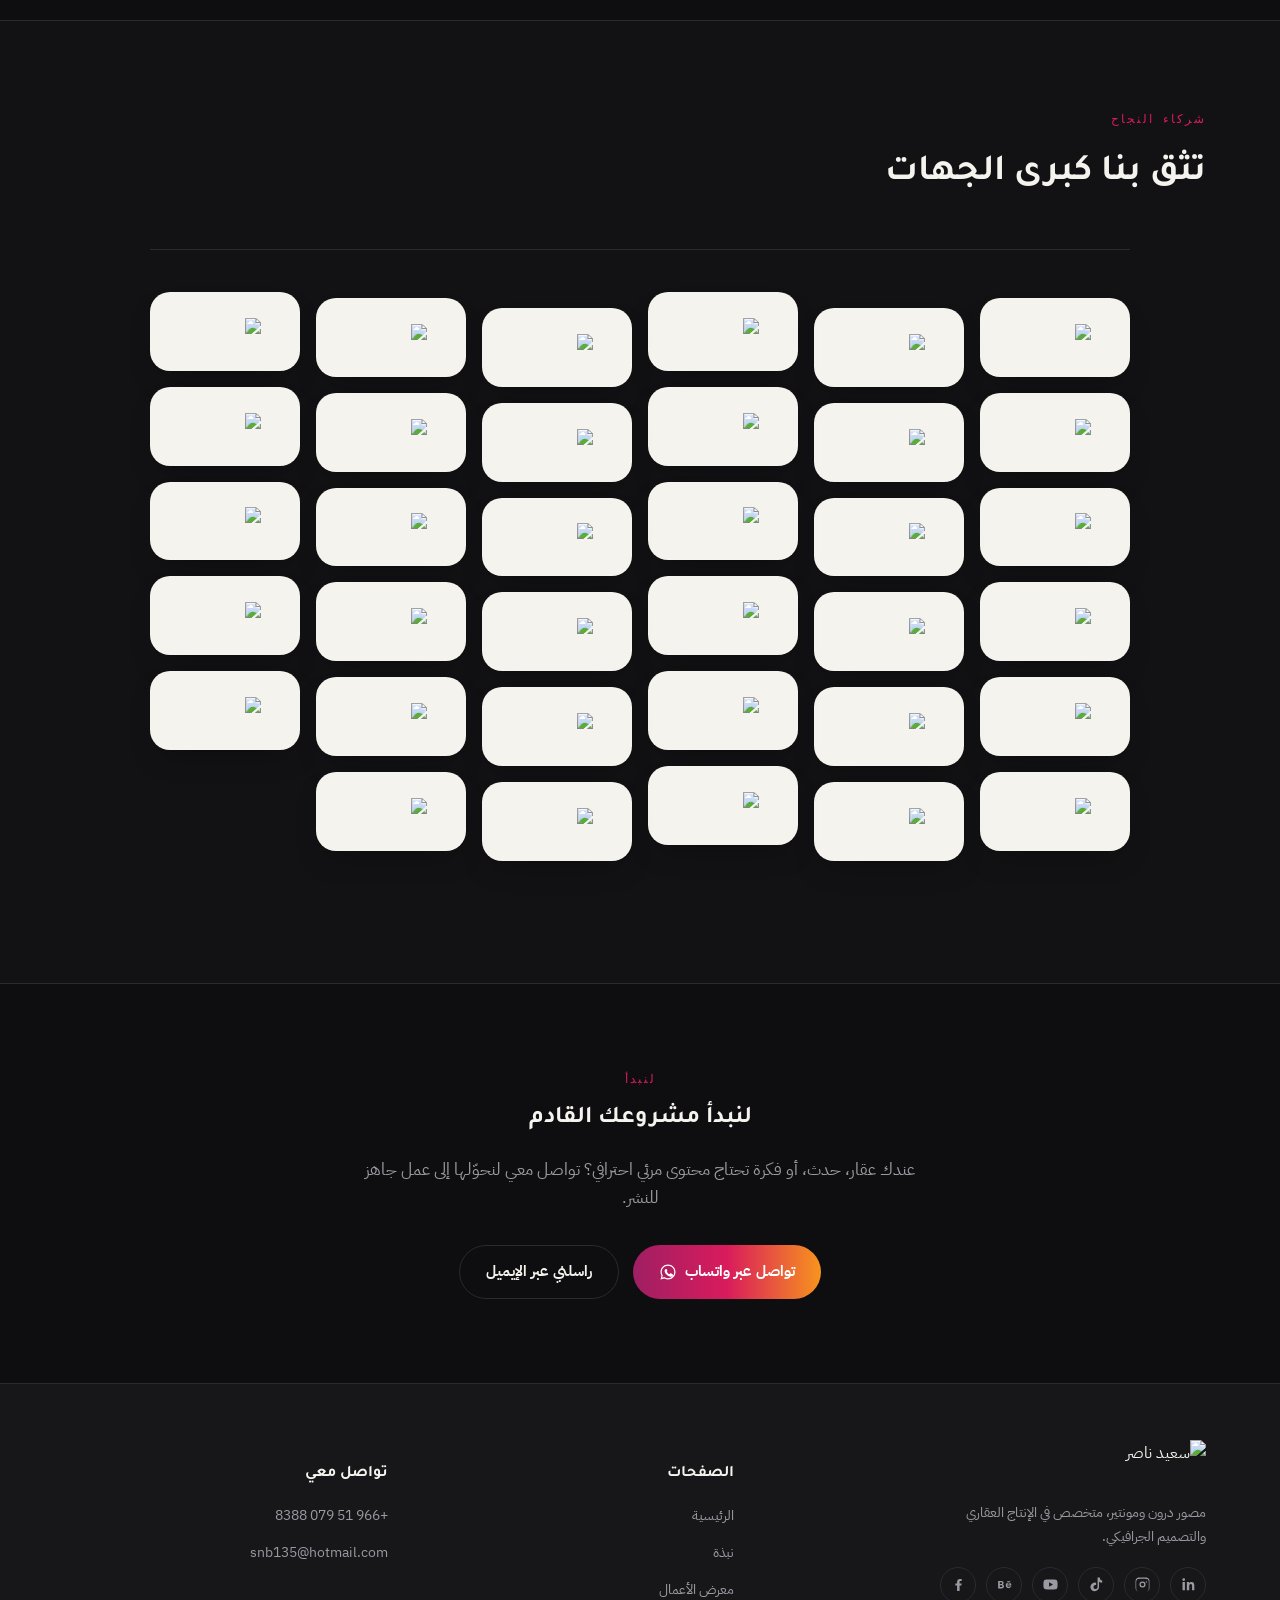
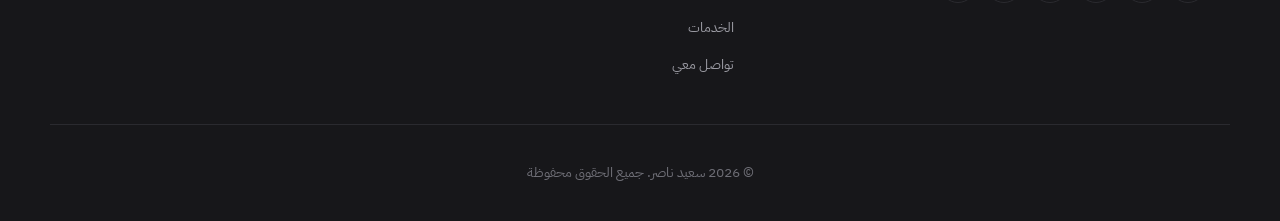
==== commit 62d4e476: "Update index.html" ====
--- a/index.html
+++ b/index.html
@@ -11,7 +11,7 @@
 })();
 </script>
 <meta name="viewport" content="width=device-width, initial-scale=1.0">
-<title data-content="pageTitle">اسمك | مخرج إبداعي</title>
+<title data-content="pageTitle">سعيد ناصر |  مصور درون ومونتاج ومنتج عقاري</title>
 <meta name="description" data-content-attr="pageDescription:content" content="مخرج إبداعي متخصص في صناعة المحتوى المرئي. عدّل هذا النص من ملف content.js">
 
 <link rel="icon" type="image/png" href="images/logo.png">
--- a/css/style.css
+++ b/css/style.css
@@ -369,7 +369,9 @@
 /* الأعمال */
 .work-grid{
   display:grid;
-  grid-template-columns: repeat(auto-fill, minmax(280px,1fr));
+  /* max-width على الكرت يمنعه من التمدد المشوّه لو كان آخر صف ناقص — justify-content:center يوسّط الشبكة كلها */
+  grid-template-columns: repeat(auto-fill, minmax(280px, 340px));
+  justify-content: center;
   gap: 22px;
 }
 .work-viewall{
